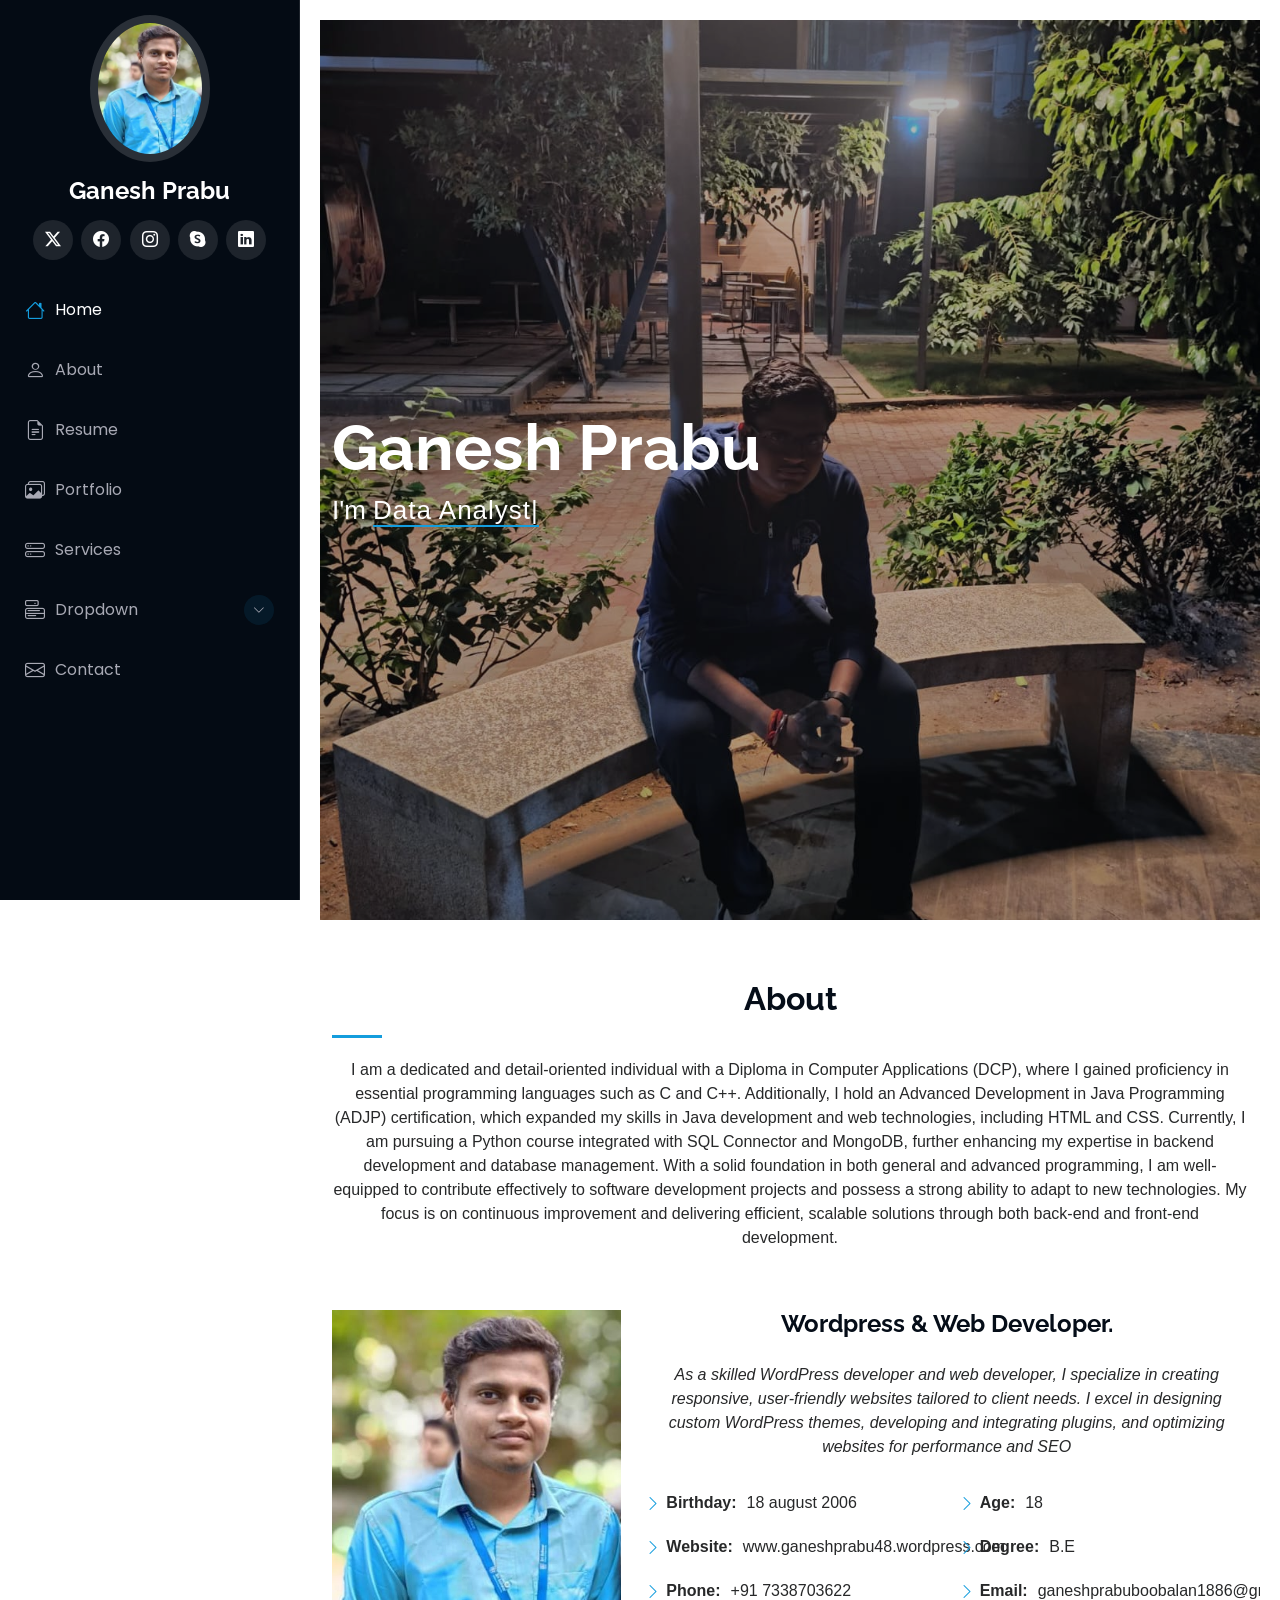
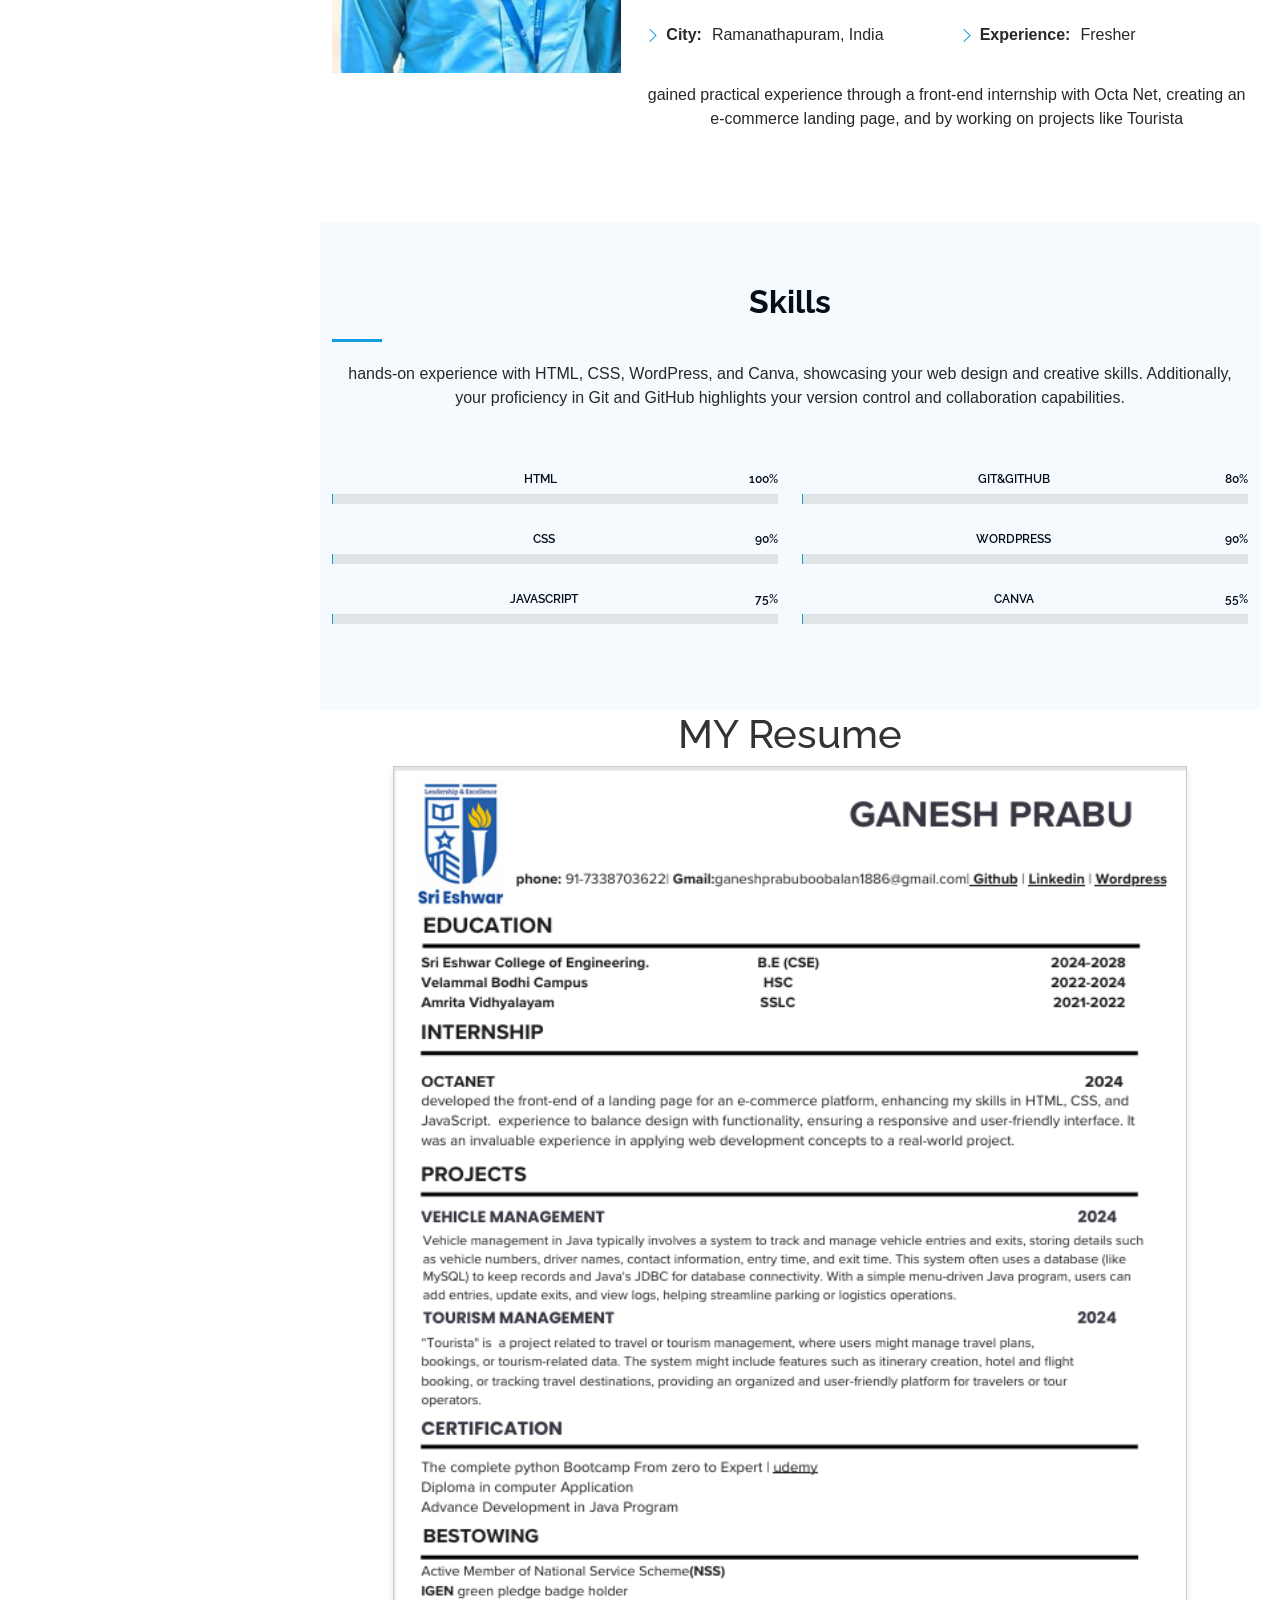
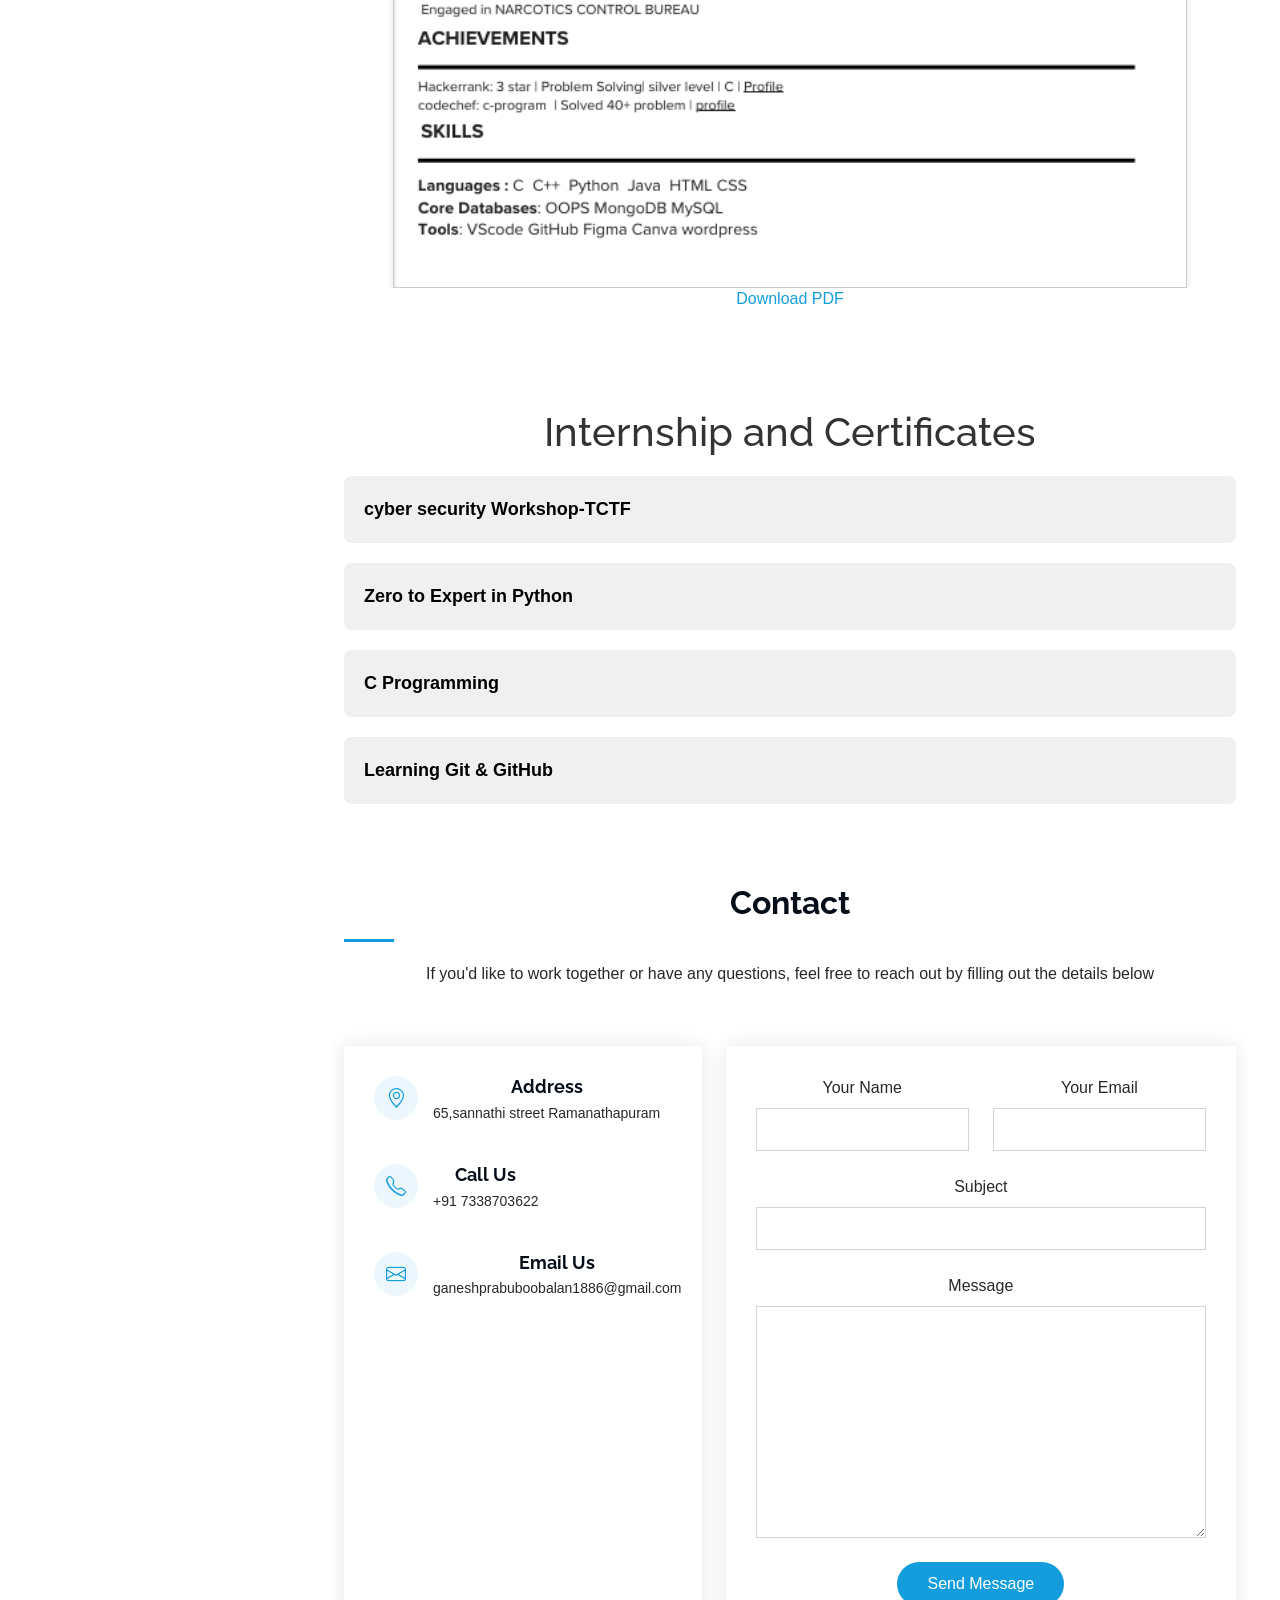
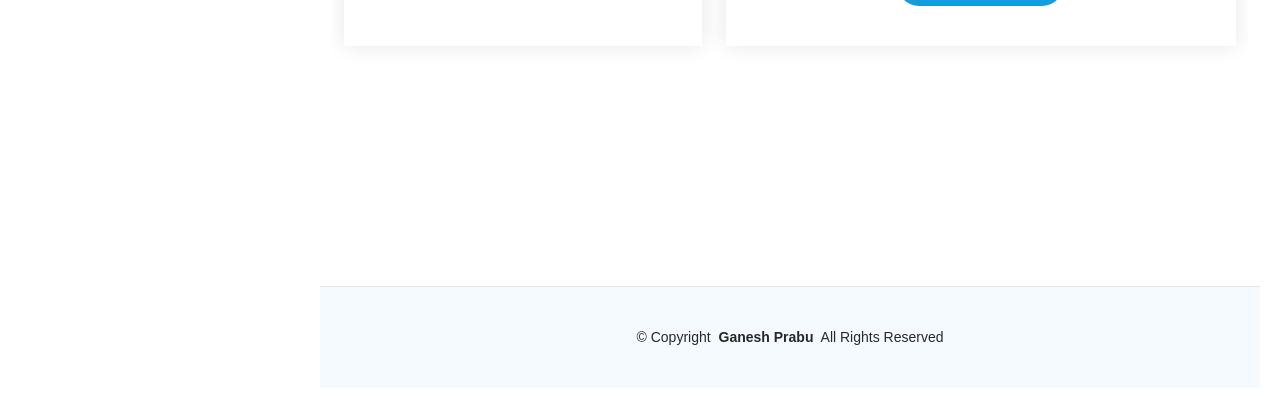
==== index.html @ 9b9b1d9c "Add files via upload" ====
<!DOCTYPE html>
<html lang="en">

<head>
  <meta charset="utf-8">
  <meta content="width=device-width, initial-scale=1.0" name="viewport">
  <title>prabu-portfolio</title>
  <meta content="" name="description">
  <meta content="" name="keywords">

  <!-- Favicons -->
  <link href="assets/img/favicon.png" rel="icon">
  <link href="assets/img/apple-touch-icon.png" rel="apple-touch-icon">

  <!-- Fonts -->
  <link href="https://fonts.googleapis.com" rel="preconnect">
  <link href="https://fonts.gstatic.com" rel="preconnect" crossorigin>
  <link href="https://fonts.googleapis.com/css2?family=Roboto:ital,wght@0,100;0,300;0,400;0,500;0,700;0,900;1,100;1,300;1,400;1,500;1,700;1,900&family=Poppins:ital,wght@0,100;0,200;0,300;0,400;0,500;0,600;0,700;0,800;0,900;1,100;1,200;1,300;1,400;1,500;1,600;1,700;1,800;1,900&family=Raleway:ital,wght@0,100;0,200;0,300;0,400;0,500;0,600;0,700;0,800;0,900;1,100;1,200;1,300;1,400;1,500;1,600;1,700;1,800;1,900&display=swap" rel="stylesheet">

  <!-- Vendor CSS Files -->
  <link href="assets/vendor/bootstrap/css/bootstrap.min.css" rel="stylesheet">
  <link href="assets/vendor/bootstrap-icons/bootstrap-icons.css" rel="stylesheet">
  <link href="assets/vendor/aos/aos.css" rel="stylesheet">
  <link href="assets/vendor/glightbox/css/glightbox.min.css" rel="stylesheet">
  <link href="assets/vendor/swiper/swiper-bundle.min.css" rel="stylesheet">

  <!-- Main CSS File -->
  <link href="assets/css/main.css" rel="stylesheet">
<body class="index-page">

  <header id="header" class="header dark-background d-flex flex-column">
    <i class="header-toggle d-xl-none bi bi-list"></i>

    <div class="profile-img">
      <img src="assets/img/my-profile-img.jpg" alt="" class="img-fluid rounded-circle">
    </div>

    <a href="index.html" class="logo d-flex align-items-center justify-content-center">
      <!-- Uncomment the line below if you also wish to use an image logo -->
      <!-- <img src="assets/img/logo.png" alt=""> -->
      <h1 class="sitename">Ganesh Prabu</h1>
    </a>

    <div class="social-links text-center">
      <a href="#" class="twitter"><i class="bi bi-twitter-x"></i></a>
      <a href="#" class="facebook"><i class="bi bi-facebook"></i></a>
      <a href="#" class="instagram"><i class="bi bi-instagram"></i></a>
      <a href="#" class="google-plus"><i class="bi bi-skype"></i></a>
      <a href="#" class="linkedin"><i class="bi bi-linkedin"></i></a>
    </div>

    <nav id="navmenu" class="navmenu">
      <ul>
        <li><a href="#hero" class="active"><i class="bi bi-house navicon"></i>Home</a></li>
        <li><a href="#about"><i class="bi bi-person navicon"></i> About</a></li>
        <li><a href="#resume"><i class="bi bi-file-earmark-text navicon"></i> Resume</a></li>
        <li><a href="#portfolio"><i class="bi bi-images navicon"></i> Portfolio</a></li>
        <li><a href="#services"><i class="bi bi-hdd-stack navicon"></i> Services</a></li>
        <li class="dropdown"><a href="#"><i class="bi bi-menu-button navicon"></i> <span>Dropdown</span> <i class="bi bi-chevron-down toggle-dropdown"></i></a>
          <ul>
            <li><a href="#">Dropdown 1</a></li>
            <li class="dropdown"><a href="#"><span>Deep Dropdown</span> <i class="bi bi-chevron-down toggle-dropdown"></i></a>
              <ul>
                <li><a href="#">Deep Dropdown 1</a></li>
                <li><a href="#">Deep Dropdown 2</a></li>
                <li><a href="#">Deep Dropdown 3</a></li>
                <li><a href="#">Deep Dropdown 4</a></li>
                <li><a href="#">Deep Dropdown 5</a></li>
              </ul>
            </li>
            <li><a href="#">Dropdown 2</a></li>
            <li><a href="#">Dropdown 3</a></li>
            <li><a href="#">Dropdown 4</a></li>
          </ul>
        </li>
        <li><a href="#contact"><i class="bi bi-envelope navicon"></i> Contact</a></li>
      </ul>
    </nav>

  </header>

  <main class="main">

    <!-- Hero Section -->
    <section id="hero" class="hero section dark-background">

      <img src="assets/img/hero-bg.jpg" alt="" data-aos="fade-in" class="">

      <div class="container" data-aos="fade-up" data-aos-delay="100" style="text-align: left;" >
        <h2>Ganesh Prabu</h2>
        <p>I'm <span class="typed" data-typed-items="Data Analyst, Developer,"></span><span class="typed-cursor typed-cursor--blink" aria-hidden="true"></span><span class="typed-cursor typed-cursor--blink" aria-hidden="true"></span></p>
      </div>

    </section><!-- /Hero Section -->

    <!-- About Section -->
    <section id="about" class="about section">

      <!-- Section Title -->
      <div class="container section-title" data-aos="fade-up">
        <h2>About</h2>
        <p>I am a dedicated and detail-oriented individual with a Diploma in Computer Applications (DCP), where I gained proficiency in essential programming languages such as C and C++. Additionally, I hold an Advanced Development in Java Programming (ADJP) certification, which expanded my skills in Java development and web technologies, including HTML and CSS.
        Currently, I am pursuing a Python course integrated with SQL Connector and MongoDB, further enhancing my expertise in backend development and database management. With a solid foundation in both general and advanced programming, I am well-equipped to contribute effectively to software development projects and possess a strong ability to adapt to new technologies. My focus is on continuous improvement and delivering efficient, scalable solutions through both back-end and front-end development.</p>
      </div><!-- End Section Title -->

      <div class="container" data-aos="fade-up" data-aos-delay="100">

        <div class="row gy-4 justify-content-center">
          <div class="col-lg-4">
            <img src="assets/img/my-profile-img.jpg" class="img-fluid" alt="">
          </div>
          <div class="col-lg-8 content">
            <h2>Wordpress &amp; Web Developer.</h2>
            <p class="fst-italic py-3">
              As a skilled WordPress developer and web developer, I specialize in creating responsive, user-friendly websites tailored to client needs. I excel in designing custom WordPress themes, developing and integrating plugins, and optimizing websites for performance and SEO
            </p>
            <div class="row">
              <div class="col-lg-6">
                <ul>
                  <li><i class="bi bi-chevron-right"></i> <strong>Birthday:</strong> <span>18 august 2006</span></li>
                  <li><i class="bi bi-chevron-right"></i> <strong>Website:</strong> <span>www.ganeshprabu48.wordpress.com</span></li>
                  <li><i class="bi bi-chevron-right"></i> <strong>Phone:</strong> <span>+91 7338703622</span></li>
                  <li><i class="bi bi-chevron-right"></i> <strong>City:</strong> <span>Ramanathapuram, India</span></li>
                </ul>
              </div>
              <div class="col-lg-6">
                <ul>
                  <li><i class="bi bi-chevron-right"></i> <strong>Age:</strong> <span>18</span></li>
                  <li><i class="bi bi-chevron-right"></i> <strong>Degree:</strong> <span>B.E</span></li>
                  <li><i class="bi bi-chevron-right"></i> <strong>Email:</strong> <span>ganeshprabuboobalan1886@gmail.com</span></li>
                  <li><i class="bi bi-chevron-right"></i> <strong>Experience:</strong> <span>Fresher</span></li>
                </ul>
              </div>
            </div>
            <p class="py-3">
              gained practical experience through a front-end internship with Octa Net, creating an e-commerce landing page, and by working on projects like Tourista
            </p>
          </div>
        </div>

      </div>

    </section><!-- /About Section -->
  <!-- Skills Section -->
    <section id="skills" class="skills section light-background">

      <!-- Section Title -->
      <div class="container section-title" data-aos="fade-up">
        <h2>Skills</h2>
        <p> hands-on experience with HTML, CSS, WordPress, and Canva, showcasing your web design and creative skills. Additionally, your proficiency in Git and GitHub highlights your version control and collaboration capabilities.</p>
      </div><!-- End Section Title -->

      <div class="container" data-aos="fade-up" data-aos-delay="100">

        <div class="row skills-content skills-animation">

          <div class="col-lg-6">

            <div class="progress">
              <span class="skill"><span>HTML</span> <i class="val">100%</i></span>
              <div class="progress-bar-wrap">
                <div class="progress-bar" role="progressbar" aria-valuenow="100" aria-valuemin="0" aria-valuemax="100"></div>
              </div>
            </div><!-- End Skills Item -->

            <div class="progress">
              <span class="skill"><span>CSS</span> <i class="val">90%</i></span>
              <div class="progress-bar-wrap">
                <div class="progress-bar" role="progressbar" aria-valuenow="90" aria-valuemin="0" aria-valuemax="100"></div>
              </div>
            </div><!-- End Skills Item -->

            <div class="progress">
              <span class="skill"><span>JavaScript</span> <i class="val">75%</i></span>
              <div class="progress-bar-wrap">
                <div class="progress-bar" role="progressbar" aria-valuenow="75" aria-valuemin="0" aria-valuemax="100"></div>
              </div>
            </div><!-- End Skills Item -->

          </div>

          <div class="col-lg-6">

            <div class="progress">
              <span class="skill"><span>Git&Github</span> <i class="val">80%</i></span>
              <div class="progress-bar-wrap">
                <div class="progress-bar" role="progressbar" aria-valuenow="80" aria-valuemin="0" aria-valuemax="100"></div>
              </div>
            </div><!-- End Skills Item -->

            <div class="progress">
              <span class="skill"><span>WordPress</span> <i class="val">90%</i></span>
              <div class="progress-bar-wrap">
                <div class="progress-bar" role="progressbar" aria-valuenow="90" aria-valuemin="0" aria-valuemax="100"></div>
              </div>
            </div><!-- End Skills Item -->

            <div class="progress">
              <span class="skill"><span>canva</span> <i class="val">55%</i></span>
              <div class="progress-bar-wrap">
                <div class="progress-bar" role="progressbar" aria-valuenow="55" aria-valuemin="0" aria-valuemax="100"></div>
              </div>
            </div><!-- End Skills Item -->

          </div>

        </div>

      </div>

    </section><!-- /Skills Section -->

    <!-- Resume Section -->
    <body>
      <style>
        body {
            font-family: Arial, sans-serif;
            text-align: center;
            margin: 0;
            padding: 20px;
        }
        .a4-image-container {
            width: 210mm; /* Set width to match A4 size */
            height: 297mm; /* Set height to match A4 size */
            max-width: 100%; /* Ensure responsive design */
            margin: 0 auto;
            border: 1px solid #ccc;
            box-shadow: 0 4px 8px rgba(0, 0, 0, 0.1);
        }
        .a4-image-container img {
            width: 100%;
            height: 100%;
            object-fit: cover; /* Adjust image to fit without stretching */
        }
    </style>
</head>
<body>
    <h1>MY Resume </h1>
    <div class="a4-image-container">
        <img src="assets/img/praburesume.png" alt="A4 Sized Image">
        <a href="assets/img/PRABU RESUME CLG (2).pdf" download>Download PDF</a>
    </div>

  </body>
  

    </section><!-- /Resume Section -->


    <!-- Services Section -->
    <section id="services" class="services section">

      <!-- Section Title -->
      <!-- Services Section -->
 <section id="services" class="services section">

  <!-- Section Title -->
  <div class="container section-title" data-aos="fade-up">
<title>Internship and Certificates</title>

<style>

    h1 {
        text-align: center;
        color: #333;
    }
    .certificate-list {
        list-style-type: none;
        padding: 0;
    }
    .certificate-item {
        display: flex;
        align-items: center;
        margin: 20px 0;
        padding: 20px;
        background: #f0f0f0;
        border-radius: 8px;
        transition: background 0.3s, transform 0.3s;
    }
    .certificate-item:hover {
        background: #d1e7dd;
        transform: scale(1.02);
        cursor: pointer;
    }
    .certificate-item img {
        width: 40px;
        height: 40px;
        margin-right: 15px;
        border-radius: 5px;
    }
    .certificate-item a {
        text-decoration: none;
        color: black;
        font-size: 18px;
        font-weight: bold;
    }
    .certificate-item a:hover {
        text-decoration: underline;
    }
</style>
</head>

<div class="container">
    <h1>Internship and Certificates</h1>
    <ul class="certificate-list">
        <li class="certificate-item">
            <a href="assets/img/tctf.jpeg" target="_blank">
                cyber security Workshop-TCTF
            </a>
        </li>
        <li class="certificate-item">
            <a href="assets/img/python.pdf" target="_blank">
                Zero to Expert in Python
            </a>
        </li>
        <li class="certificate-item">
            <a href="assets/img/INFOSYS CERTIFICATE.pdf" target="_blank">
                C Programming
            </a>
        </li>
        <li class="certificate-item">
            <a href="assets/img/CertificateOfCompletion_Learning Git and GitHub.pdf" target="_blank">
              Learning Git & GitHub
            </a>
    </ul>
</div>
 <!-- Contact Section -->
    <section id="contact" class="contact section">

      <!-- Section Title -->
      <div class="container section-title" data-aos="fade-up">
        <h2>Contact</h2>
        <p>If you'd like to work together or have any questions, feel free to reach out by filling out the details below</p>
      </div><!-- End Section Title -->

      <div class="container" data-aos="fade-up" data-aos-delay="100">

        <div class="row gy-4">

          <div class="col-lg-5">

            <div class="info-wrap">
              <div class="info-item d-flex" data-aos="fade-up" data-aos-delay="200">
                <i class="bi bi-geo-alt flex-shrink-0"></i>
                <div>
                  <h3>Address</h3>
                  <p>65,sannathi street 
                    Ramanathapuram</p>
                </div>
              </div><!-- End Info Item -->

              <div class="info-item d-flex" data-aos="fade-up" data-aos-delay="300">
                <i class="bi bi-telephone flex-shrink-0"></i>
                <div>
                  <h3>Call Us</h3>
                  <p>+91 7338703622</p>
                </div>
              </div><!-- End Info Item -->

              <div class="info-item d-flex" data-aos="fade-up" data-aos-delay="400">
                <i class="bi bi-envelope flex-shrink-0"></i>
                <div>
                  <h3>Email Us</h3>
                  <p>ganeshprabuboobalan1886@gmail.com</p>
                </div>
              </div><!-- End Info Item -->

              <iframe src="https://www.google.com/maps/@9.3697238,78.8250667,19.67z?entry=ttu&g_ep=EgoyMDI0MTEyNC4xIKXMDSoJLDEwMjExMjM0SAFQAw%3D%3D" frameborder="0" style="border:0; width: 100%; height: 270px;" allowfullscreen="" loading="lazy" referrerpolicy="no-referrer-when-downgrade"></iframe>
            </div>
          </div>

          <div class="col-lg-7">
            <form action="forms/contact.php" method="post" class="php-email-form" data-aos="fade-up" data-aos-delay="200">
              <div class="row gy-4">

                <div class="col-md-6">
                  <label for="name-field" class="pb-2">Your Name</label>
                  <input type="text" name="name" id="name-field" class="form-control" required="">
                </div>

                <div class="col-md-6">
                  <label for="email-field" class="pb-2">Your Email</label>
                  <input type="email" class="form-control" name="email" id="email-field" required="">
                </div>

                <div class="col-md-12">
                  <label for="subject-field" class="pb-2">Subject</label>
                  <input type="text" class="form-control" name="subject" id="subject-field" required="">
                </div>

                <div class="col-md-12">
                  <label for="message-field" class="pb-2">Message</label>
                  <textarea class="form-control" name="message" rows="10" id="message-field" required=""></textarea>
                </div>

                <div class="col-md-12 text-center">
                  <div class="loading">Loading</div>
                  <div class="error-message"></div>
                  <div class="sent-message">Your message has been sent. Thank you!</div>

                  <button type="submit">Send Message</button>
                </div>

              </div>
            </form>
          </div><!-- End Contact Form -->

        </div>

      </div>

    </section><!-- /Contact Section -->

  </main>

  <footer id="footer" class="footer position-relative light-background">

    <div class="container">
      <div class="copyright text-center ">
        <p>© <span>Copyright</span> <strong class="px-1 sitename">Ganesh Prabu</strong> <span>All Rights Reserved</span></p>
      </div>
       </footer>

  <!-- Scroll Top -->
  <a href="#" id="scroll-top" class="scroll-top d-flex align-items-center justify-content-center"><i class="bi bi-arrow-up-short"></i></a>

  <!-- Preloader -->
  <div id="preloader"></div>

  <!-- Vendor JS Files -->
  <script src="assets/vendor/bootstrap/js/bootstrap.bundle.min.js"></script>
  <script src="assets/vendor/php-email-form/validate.js"></script>
  <script src="assets/vendor/aos/aos.js"></script>
  <script src="assets/vendor/typed.js/typed.umd.js"></script>
  <script src="assets/vendor/purecounter/purecounter_vanilla.js"></script>
  <script src="assets/vendor/waypoints/noframework.waypoints.js"></script>
  <script src="assets/vendor/glightbox/js/glightbox.min.js"></script>
  <script src="assets/vendor/imagesloaded/imagesloaded.pkgd.min.js"></script>
  <script src="assets/vendor/isotope-layout/isotope.pkgd.min.js"></script>
  <script src="assets/vendor/swiper/swiper-bundle.min.js"></script>

  <!-- Main JS File -->
  <script src="assets/js/main.js"></script>

</body>

</html>
---- assets/css/main.css ----
:root {
  --default-font: "Roboto",  system-ui, -apple-system, "Segoe UI", Roboto, "Helvetica Neue", Arial, "Noto Sans", "Liberation Sans", sans-serif, "Apple Color Emoji", "Segoe UI Emoji", "Segoe UI Symbol", "Noto Color Emoji";
  --heading-font: "Raleway",  sans-serif;
  --nav-font: "Poppins",  sans-serif;
}
:root { 
  --background-color: #ffffff; 
  --default-color: #272829; 
  --heading-color: #050d18; 
  --accent-color: #149ddd; 
  --surface-color: #ffffff;
  --contrast-color: #ffffff;
}

/* Nav Menu Colors - The following color variables are used specifically for the navigation menu. They are separate from the global colors to allow for more customization options */
:root {
  --nav-color: #a8a9b4;  /* The default color of the main navmenu links */
  --nav-hover-color: #ffffff; /* Applied to main navmenu links when they are hovered over or active */
  --nav-mobile-background-color: #040b14; /* Used as the background color for mobile navigation menu */
  --nav-dropdown-background-color: #040b14; /* Used as the background color for dropdown items that appear when hovering over primary navigation items */
  --nav-dropdown-color: #a8a9b4; /* Used for navigation links of the dropdown items in the navigation menu. */
  --nav-dropdown-hover-color: #ffffff; /* Similar to --nav-hover-color, this color is applied to dropdown navigation links when they are hovered over. */
}

/* Color Presets - These classes override global colors when applied to any section or element, providing reuse of the sam color scheme. */

.light-background {
  --background-color: #f4fafd;
  --surface-color: #ffffff;
}

.dark-background {
  --background-color: #040b14;
  --default-color: #ffffff;
  --heading-color: #ffffff;
  --surface-color: #151f2b;
  --contrast-color: #ffffff;
}

/* Smooth scroll */
:root {
  scroll-behavior: smooth;
}

/*--------------------------------------------------------------
# General Styling & Shared Classes
--------------------------------------------------------------*/
body {
  color: var(--default-color);
  background-color: var(--background-color);
  font-family: var(--default-font);
}

a {
  color: var(--accent-color);
  text-decoration: none;
  transition: 0.3s;
}

a:hover {
  color: color-mix(in srgb, var(--accent-color), transparent 25%);
  text-decoration: none;
}

h1,
h2,
h3,
h4,
h5,
h6 {
  color: var(--heading-color);
  font-family: var(--heading-font);
}

/* PHP Email Form Messages
------------------------------*/
.php-email-form .error-message {
  display: none;
  background: #df1529;
  color: #ffffff;
  text-align: left;
  padding: 15px;
  margin-bottom: 24px;
  font-weight: 600;
}

.php-email-form .sent-message {
  display: none;
  color: #ffffff;
  background: #059652;
  text-align: center;
  padding: 15px;
  margin-bottom: 24px;
  font-weight: 600;
}

.php-email-form .loading {
  display: none;
  background: var(--surface-color);
  text-align: center;
  padding: 15px;
  margin-bottom: 24px;
}

.php-email-form .loading:before {
  content: "";
  display: inline-block;
  border-radius: 50%;
  width: 24px;
  height: 24px;
  margin: 0 10px -6px 0;
  border: 3px solid var(--accent-color);
  border-top-color: var(--surface-color);
  animation: php-email-form-loading 1s linear infinite;
}

@keyframes php-email-form-loading {
  0% {
    transform: rotate(0deg);
  }

  100% {
    transform: rotate(360deg);
  }
}

/*--------------------------------------------------------------
# Global Header
--------------------------------------------------------------*/
.header {
  color: var(--default-color);
  background-color: var(--background-color);
  position: fixed;
  top: 0;
  left: 0;
  bottom: 0;
  padding: 0 15px;
  width: 300px;
  transition: all ease-in-out 0.3s;
  overflow-y: auto;
  z-index: 997;
  border-right: 1px solid color-mix(in srgb, var(--default-color), transparent 90%);
}

.header .profile-img img {
  margin: 15px auto;
  display: block;
  width: 120px;
  border: 8px solid color-mix(in srgb, var(--default-color), transparent 85%);
}

.header .logo {
  line-height: 1;
  margin-bottom: 15px;
}

.header .logo img {
  max-height: 32px;
  margin-right: 8px;
}

.header .logo h1 {
  font-size: 24px;
  margin: 0;
  font-weight: 700;
  color: var(--heading-color);
}

.header .social-links {
  margin: 0 0 20px 0;
}

.header .social-links a {
  font-size: 16px;
  display: inline-flex;
  align-items: center;
  justify-content: center;
  background: color-mix(in srgb, var(--default-color), transparent 90%);
  color: var(--default-color);
  margin: 0 2px;
  border-radius: 50%;
  text-align: center;
  width: 40px;
  height: 40px;
  transition: 0.3s;
}

.header .social-links a:hover {
  color: var(--contrast-color);
  background: var(--accent-color);
}

@media (min-width: 1200px) {

  .header~main,
  .header~#footer {
    margin-left: 300px;
  }
}

@media (max-width: 1199px) {
  .header {
    left: -100%;
  }
}

.header.header-show {
  left: 0;
}

.header .header-toggle {
  color: var(--contrast-color);
  background-color: var(--accent-color);
  font-size: 22px;
  display: flex;
  align-items: center;
  justify-content: center;
  width: 40px;
  height: 40px;
  border-radius: 50%;
  cursor: pointer;
  position: fixed;
  top: 15px;
  right: 15px;
  z-index: 9999;
  transition: background-color 0.3s;
}

.header .header-toggle:hover {
  color: var(--contrast-color);
  background-color: color-mix(in srgb, var(--accent-color) 90%, white 15%);
}

/*--------------------------------------------------------------
# Navigation Menu
--------------------------------------------------------------*/
.mobile-nav-toggle {
  display: none;
}

.navmenu {
  padding: 0;
  z-index: 9997;
}

.navmenu ul {
  list-style: none;
  padding: 0 0 20px 0;
  margin: 0;
}

.navmenu a,
.navmenu a:focus {
  color: var(--nav-color);
  padding: 15px 10px;
  font-family: var(--nav-font);
  font-size: 16px;
  font-weight: 400;
  display: flex;
  align-items: center;
  white-space: nowrap;
  transition: 0.3s;
  width: 100%;
}

.navmenu a .navicon,
.navmenu a:focus .navicon {
  font-size: 20px;
  margin-right: 10px;
}

.navmenu a .toggle-dropdown,
.navmenu a:focus .toggle-dropdown {
  font-size: 12px;
  line-height: 0;
  margin-left: auto;
  width: 30px;
  height: 30px;
  display: flex;
  align-items: center;
  justify-content: center;
  border-radius: 50%;
  transition: 0.3s;
  flex-shrink: 0;
  background-color: color-mix(in srgb, var(--accent-color), transparent 90%);
}

.navmenu a .toggle-dropdown:hover,
.navmenu a:focus .toggle-dropdown:hover {
  background-color: var(--accent-color);
  color: var(--contrast-color);
}

.navmenu a:hover,
.navmenu .active,
.navmenu .active:focus {
  color: var(--nav-hover-color);
}

.navmenu a:hover .navicon,
.navmenu .active .navicon,
.navmenu .active:focus .navicon {
  color: var(--accent-color);
}

.navmenu .active .toggle-dropdown,
.navmenu .active:focus .toggle-dropdown {
  background-color: var(--accent-color);
  color: var(--contrast-color);
  transform: rotate(180deg);
}

.navmenu .dropdown {
  display: block;
}

.navmenu .dropdown a,
.navmenu .dropdown a:focus {
  color: --nav-dropdown-color;
}

.navmenu .dropdown a:hover,
.navmenu .dropdown .active,
.navmenu .dropdown .active:focus {
  color: var(--nav-dropdown-hover-color);
}

.navmenu .dropdown ul {
  position: static;
  display: none;
  z-index: 99;
  padding: 5px 10px;
  margin: 5px 10px;
  background-color: var(--nav-dropdown-background-color);
  border: 1px solid color-mix(in srgb, var(--default-color), transparent 90%);
  box-shadow: none;
  transition: all 0.5s ease-in-out;
}

.navmenu .dropdown ul ul {
  background-color: rgba(33, 37, 41, 0.1);
}

.navmenu .dropdown>.dropdown-active {
  display: block;
  background-color: rgba(33, 37, 41, 0.03);
}

/*--------------------------------------------------------------
# Global Footer
--------------------------------------------------------------*/
.footer {
  color: var(--default-color);
  background-color: var(--background-color);
  font-size: 14px;
  padding: 40px 0;
  position: relative;
  border-top: 1px solid color-mix(in srgb, var(--default-color), transparent 90%);
}

.footer .copyright p {
  margin-bottom: 0;
}

.footer .credits {
  margin-top: 4px;
  font-size: 13px;
  text-align: center;
}

/*--------------------------------------------------------------
# Preloader
--------------------------------------------------------------*/
#preloader {
  position: fixed;
  inset: 0;
  z-index: 999999;
  overflow: hidden;
  background: var(--background-color);
  transition: all 0.6s ease-out;
}

#preloader:before {
  content: "";
  position: fixed;
  top: calc(50% - 30px);
  left: calc(50% - 30px);
  border: 6px solid #ffffff;
  border-color: var(--accent-color) transparent var(--accent-color) transparent;
  border-radius: 50%;
  width: 60px;
  height: 60px;
  animation: animate-preloader 1.5s linear infinite;
}

@keyframes animate-preloader {
  0% {
    transform: rotate(0deg);
  }

  100% {
    transform: rotate(360deg);
  }
}

/*--------------------------------------------------------------
# Scroll Top Button
--------------------------------------------------------------*/
.scroll-top {
  position: fixed;
  visibility: hidden;
  opacity: 0;
  right: 15px;
  bottom: -15px;
  z-index: 99999;
  background-color: var(--accent-color);
  width: 44px;
  height: 44px;
  border-radius: 50px;
  transition: all 0.4s;
}

.scroll-top i {
  font-size: 24px;
  color: var(--contrast-color);
  line-height: 0;
}

.scroll-top:hover {
  background-color: color-mix(in srgb, var(--accent-color), transparent 20%);
  color: var(--contrast-color);
}

.scroll-top.active {
  visibility: visible;
  opacity: 1;
  bottom: 15px;
}

/*--------------------------------------------------------------
# Disable aos animation delay on mobile devices
--------------------------------------------------------------*/
@media screen and (max-width: 768px) {
  [data-aos-delay] {
    transition-delay: 0 !important;
  }
}

/*--------------------------------------------------------------
# Global Page Titles & Breadcrumbs
--------------------------------------------------------------*/
.page-title {
  color: var(--default-color);
  background-color: var(--background-color);
  padding: 25px 0;
  position: relative;
}

.page-title h1 {
  font-size: 24px;
  font-weight: 700;
}

.page-title .breadcrumbs ol {
  display: flex;
  flex-wrap: wrap;
  list-style: none;
  padding: 0;
  margin: 0;
  font-size: 14px;
  font-weight: 400;
}

.page-title .breadcrumbs ol li+li {
  padding-left: 10px;
}

.page-title .breadcrumbs ol li+li::before {
  content: "/";
  display: inline-block;
  padding-right: 10px;
  color: color-mix(in srgb, var(--default-color), transparent 70%);
}

/*--------------------------------------------------------------
# Global Sections
--------------------------------------------------------------*/
section,
.section {
  color: var(--default-color);
  background-color: var(--background-color);
  padding: 60px 0;
  overflow: clip;
}

/*--------------------------------------------------------------
# Global Section Titles
--------------------------------------------------------------*/
.section-title {
  padding-bottom: 60px;
  position: relative;
}

.section-title h2 {
  font-size: 32px;
  font-weight: 700;
  margin-bottom: 20px;
  padding-bottom: 20px;
  position: relative;
}

.section-title h2:after {
  content: "";
  position: absolute;
  display: block;
  width: 50px;
  height: 3px;
  background: var(--accent-color);
  left: 0;
  bottom: 0;
}

.section-title p {
  margin-bottom: 0;
}

/*--------------------------------------------------------------
# Hero Section
--------------------------------------------------------------*/
.hero {
  width: 100%;
  min-height: 100vh;
  position: relative;
  padding: 80px 0;
  display: flex;
  align-items: center;
  justify-content: center;
}

.hero img {
  position: absolute;
  inset: 0;
  display: block;
  width: 100%;
  height: 100%;
  object-fit: cover;
  z-index: 1;
}

.hero:before {
  content: "";
  background: color-mix(in srgb, var(--background-color), transparent 70%);
  position: absolute;
  inset: 0;
  z-index: 2;
}

.hero .container {
  position: relative;
  z-index: 3;
}

.hero h2 {
  margin: 0;
  font-size: 64px;
  font-weight: 700;
}

.hero p {
  margin: 5px 0 0 0;
  font-size: 26px;
}

.hero p span {
  letter-spacing: 1px;
  border-bottom: 2px solid var(--accent-color);
}

.hero .social-links {
  margin-top: 25px;
}

.hero .social-links a {
  font-size: 24px;
  display: inline-block;
  color: color-mix(in srgb, var(--default-color), transparent 50%);
  line-height: 1;
  margin-right: 20px;
  transition: 0.3s;
}

.hero .social-links a:hover {
  color: var(--accent-color);
}

@media (max-width: 768px) {
  .hero h2 {
    font-size: 32px;
  }

  .hero p {
    font-size: 20px;
  }
}

/*--------------------------------------------------------------
# About Section
--------------------------------------------------------------*/
.about .content h2 {
  font-weight: 700;
  font-size: 24px;
}

.about .content ul {
  list-style: none;
  padding: 0;
}

.about .content ul li {
  margin-bottom: 20px;
  display: flex;
  align-items: center;
}

.about .content ul strong {
  margin-right: 10px;
}

.about .content ul i {
  font-size: 16px;
  margin-right: 5px;
  color: var(--accent-color);
  line-height: 0;
}

/*--------------------------------------------------------------
# Stats Section
--------------------------------------------------------------*/
.stats .stats-item {
  padding: 30px;
  width: 100%;
}

.stats .stats-item i {
  color: var(--accent-color);
  display: block;
  font-size: 44px;
  float: left;
  line-height: 0;
}

.stats .stats-item .purecounter {
  color: var(--heading-color);
  font-size: 48px;
  line-height: 40px;
  display: block;
  font-weight: 700;
  margin-left: 60px;
}

.stats .stats-item p {
  color: color-mix(in srgb, var(--default-color), transparent 40%);
  padding: 15px 0 0 0;
  margin: 0 0 0 60px;
  font-family: var(--heading-font);
  font-size: 14px;
}

/*--------------------------------------------------------------
# Skills Section
--------------------------------------------------------------*/
.skills .progress {
  height: 60px;
  display: block;
  background: none;
  border-radius: 0;
}

.skills .progress .skill {
  color: var(--heading-color);
  padding: 0;
  margin: 0 0 6px 0;
  text-transform: uppercase;
  display: block;
  font-weight: 600;
  font-family: var(--heading-font);
}

.skills .progress .skill .val {
  float: right;
  font-style: normal;
}

.skills .progress-bar-wrap {
  background: color-mix(in srgb, var(--default-color), transparent 90%);
  height: 10px;
}

.skills .progress-bar {
  width: 1px;
  height: 10px;
  transition: 0.9s;
  background-color: var(--accent-color);
}

/*--------------------------------------------------------------
# Resume Section
--------------------------------------------------------------*/
.resume .resume-title {
  color: var(--heading-color);
  font-size: 26px;
  font-weight: 700;
  margin-top: 20px;
  margin-bottom: 20px;
}

.resume .resume-item {
  padding: 0 0 20px 20px;
  margin-top: -2px;
  border-left: 2px solid var(--accent-color);
  position: relative;
}

.resume .resume-item h4 {
  line-height: 18px;
  font-size: 18px;
  font-weight: 600;
  text-transform: uppercase;
  color: color-mix(in srgb, var(--default-color), transparent 20%);
  margin-bottom: 10px;
}

.resume .resume-item h5 {
  font-size: 16px;
  padding: 5px 15px;
  display: inline-block;
  font-weight: 600;
  margin-bottom: 10px;
}

.resume .resume-item ul {
  padding-left: 20px;
}

.resume .resume-item ul li {
  padding-bottom: 10px;
}

.resume .resume-item:last-child {
  padding-bottom: 0;
}

.resume .resume-item::before {
  content: "";
  position: absolute;
  width: 16px;
  height: 16px;
  border-radius: 50px;
  left: -9px;
  top: 0;
  background: var(--background-color);
  border: 2px solid var(--accent-color);
}

/*--------------------------------------------------------------
# Portfolio Section
--------------------------------------------------------------*/
.portfolio .portfolio-filters {
  padding: 0;
  margin: 0 auto 20px auto;
  list-style: none;
  text-align: center;
}

.portfolio .portfolio-filters li {
  cursor: pointer;
  display: inline-block;
  padding: 0;
  font-size: 14px;
  font-weight: 400;
  margin: 0 10px;
  line-height: 1;
  text-transform: uppercase;
  margin-bottom: 10px;
  transition: all 0.3s ease-in-out;
}

.portfolio .portfolio-filters li:hover,
.portfolio .portfolio-filters li.filter-active {
  color: var(--accent-color);
}

.portfolio .portfolio-filters li:first-child {
  margin-left: 0;
}

.portfolio .portfolio-filters li:last-child {
  margin-right: 0;
}

@media (max-width: 575px) {
  .portfolio .portfolio-filters li {
    font-size: 14px;
    margin: 0 5px;
  }
}

.portfolio .portfolio-content {
  position: relative;
  overflow: hidden;
}

.portfolio .portfolio-content img {
  transition: 0.3s;
}

.portfolio .portfolio-content .portfolio-info {
  opacity: 0;
  position: absolute;
  inset: 0;
  z-index: 3;
  transition: all ease-in-out 0.3s;
  background: rgba(0, 0, 0, 0.6);
  padding: 15px;
}

.portfolio .portfolio-content .portfolio-info h4 {
  font-size: 14px;
  padding: 5px 10px;
  font-weight: 400;
  color: #ffffff;
  display: inline-block;
  background-color: var(--accent-color);
}

.portfolio .portfolio-content .portfolio-info p {
  position: absolute;
  bottom: 10px;
  text-align: center;
  display: inline-block;
  left: 0;
  right: 0;
  font-size: 16px;
  font-weight: 600;
  color: rgba(255, 255, 255, 0.8);
}

.portfolio .portfolio-content .portfolio-info .preview-link,
.portfolio .portfolio-content .portfolio-info .details-link {
  position: absolute;
  left: calc(50% - 40px);
  font-size: 26px;
  top: calc(50% - 14px);
  color: #fff;
  transition: 0.3s;
  line-height: 1.2;
}

.portfolio .portfolio-content .portfolio-info .preview-link:hover,
.portfolio .portfolio-content .portfolio-info .details-link:hover {
  color: var(--accent-color);
}

.portfolio .portfolio-content .portfolio-info .details-link {
  left: 50%;
  font-size: 34px;
  line-height: 0;
}

.portfolio .portfolio-content:hover .portfolio-info {
  opacity: 1;
}

.portfolio .portfolio-content:hover img {
  transform: scale(1.1);
}

/*--------------------------------------------------------------
# Services Section
--------------------------------------------------------------*/
.services .service-item {
  position: relative;
}

.services .service-item .icon {
  background: var(--accent-color);
  display: flex;
  align-items: center;
  justify-content: center;
  width: 54px;
  height: 54px;
  border-radius: 50%;
  transition: 0.5s;
  border: 1px solid var(--accent-color);
  margin-right: 20px;
}

.services .service-item .icon i {
  color: var(--contrast-color);
  font-size: 24px;
  line-height: 0;
}

.services .service-item:hover .icon {
  background: var(--surface-color);
}

.services .service-item:hover .icon i {
  color: var(--accent-color);
}

.services .service-item .title {
  font-weight: 700;
  margin-bottom: 15px;
  font-size: 18px;
}

.services .service-item .title a {
  color: var(--heading-color);
}

.services .service-item .title a:hover {
  color: var(--accent-color);
}

.services .service-item .description {
  line-height: 24px;
  font-size: 14px;
}

/*--------------------------------------------------------------
# Testimonials Section
--------------------------------------------------------------*/
.testimonials .testimonials-carousel,
.testimonials .testimonials-slider {
  overflow: hidden;
}

.testimonials .testimonial-item {
  box-sizing: content-box;
  text-align: center;
  min-height: 320px;
}

.testimonials .testimonial-item .testimonial-img {
  width: 90px;
  border-radius: 50%;
  margin: 0 auto;
}

.testimonials .testimonial-item h3 {
  font-size: 18px;
  font-weight: bold;
  margin: 10px 0 5px 0;
}

.testimonials .testimonial-item h4 {
  font-size: 14px;
  color: color-mix(in srgb, var(--default-color), transparent 20%);
  margin: 0;
}

.testimonials .testimonial-item .quote-icon-left,
.testimonials .testimonial-item .quote-icon-right {
  color: color-mix(in srgb, var(--accent-color), transparent 40%);
  font-size: 26px;
  line-height: 0;
}

.testimonials .testimonial-item .quote-icon-left {
  display: inline-block;
  left: -5px;
  position: relative;
}

.testimonials .testimonial-item .quote-icon-right {
  display: inline-block;
  right: -5px;
  position: relative;
  top: 10px;
  transform: scale(-1, -1);
}

.testimonials .testimonial-item p {
  font-style: italic;
  margin: 0 15px 15px 15px;
  padding: 20px;
  background-color: var(--surface-color);
  position: relative;
  margin-bottom: 35px;
  border-radius: 6px;
  box-shadow: 0px 2px 15px rgba(0, 0, 0, 0.1);
}

.testimonials .testimonial-item p::after {
  content: "";
  width: 0;
  height: 0;
  border-top: 20px solid var(--surface-color);
  border-right: 20px solid transparent;
  border-left: 20px solid transparent;
  position: absolute;
  bottom: -20px;
  left: calc(50% - 20px);
}

.testimonials .swiper-wrapper {
  height: auto;
}

.testimonials .swiper-pagination {
  margin-top: 40px;
  position: relative;
}

.testimonials .swiper-pagination .swiper-pagination-bullet {
  width: 12px;
  height: 12px;
  background-color: var(--background-color);
  opacity: 1;
  border: 1px solid var(--accent-color);
}

.testimonials .swiper-pagination .swiper-pagination-bullet-active {
  background-color: var(--accent-color);
}

/*--------------------------------------------------------------
# Contact Section
--------------------------------------------------------------*/
.contact .info-wrap {
  background-color: var(--surface-color);
  box-shadow: 0px 0px 20px rgba(0, 0, 0, 0.1);
  padding: 30px;
}

@media (max-width: 575px) {
  .contact .info-wrap {
    padding: 20px;
  }
}

.contact .info-item {
  margin-bottom: 40px;
}

.contact .info-item i {
  font-size: 20px;
  color: var(--accent-color);
  background: color-mix(in srgb, var(--accent-color), transparent 92%);
  width: 44px;
  height: 44px;
  display: flex;
  justify-content: center;
  align-items: center;
  border-radius: 50px;
  transition: all 0.3s ease-in-out;
  margin-right: 15px;
}

.contact .info-item h3 {
  padding: 0;
  font-size: 18px;
  font-weight: 700;
  margin-bottom: 5px;
}

.contact .info-item p {
  padding: 0;
  margin-bottom: 0;
  font-size: 14px;
}

.contact .info-item:hover i {
  background: var(--accent-color);
  color: var(--contrast-color);
}

.contact .php-email-form {
  background-color: var(--surface-color);
  height: 100%;
  padding: 30px;
  box-shadow: 0px 0px 20px rgba(0, 0, 0, 0.1);
}

@media (max-width: 575px) {
  .contact .php-email-form {
    padding: 20px;
  }
}

.contact .php-email-form input[type=text],
.contact .php-email-form input[type=email],
.contact .php-email-form textarea {
  font-size: 14px;
  padding: 10px 15px;
  box-shadow: none;
  border-radius: 0;
  color: var(--default-color);
  background-color: var(--surface-color);
  border-color: color-mix(in srgb, var(--default-color), transparent 80%);
}

.contact .php-email-form input[type=text]:focus,
.contact .php-email-form input[type=email]:focus,
.contact .php-email-form textarea:focus {
  border-color: var(--accent-color);
}

.contact .php-email-form input[type=text]::placeholder,
.contact .php-email-form input[type=email]::placeholder,
.contact .php-email-form textarea::placeholder {
  color: color-mix(in srgb, var(--default-color), transparent 70%);
}

.contact .php-email-form button[type=submit] {
  color: var(--contrast-color);
  background: var(--accent-color);
  border: 0;
  padding: 10px 30px;
  transition: 0.4s;
  border-radius: 50px;
}

.contact .php-email-form button[type=submit]:hover {
  background: color-mix(in srgb, var(--accent-color), transparent 25%);
}

/*--------------------------------------------------------------
# Portfolio Details Section
--------------------------------------------------------------*/
.portfolio-details .portfolio-details-slider img {
  width: 100%;
}

.portfolio-details .portfolio-details-slider .swiper-pagination {
  margin-top: 20px;
  position: relative;
}

.portfolio-details .portfolio-details-slider .swiper-pagination .swiper-pagination-bullet {
  width: 12px;
  height: 12px;
  background-color: color-mix(in srgb, var(--default-color), transparent 85%);
  opacity: 1;
}

.portfolio-details .portfolio-details-slider .swiper-pagination .swiper-pagination-bullet-active {
  background-color: var(--accent-color);
}

.portfolio-details .portfolio-info {
  padding: 30px;
  box-shadow: 0px 0 30px rgba(0, 0, 0, 0.1);
}

.portfolio-details .portfolio-info h3 {
  font-size: 22px;
  font-weight: 700;
  margin-bottom: 20px;
  padding-bottom: 20px;
  border-bottom: 1px solid color-mix(in srgb, var(--default-color), transparent 85%);
}

.portfolio-details .portfolio-info ul {
  list-style: none;
  padding: 0;
  font-size: 15px;
}

.portfolio-details .portfolio-info ul li+li {
  margin-top: 10px;
}

.portfolio-details .portfolio-description {
  padding-top: 30px;
}

.portfolio-details .portfolio-description h2 {
  font-size: 26px;
  font-weight: 700;
  margin-bottom: 20px;
}

.portfolio-details .portfolio-description p {
  padding: 0;
  color: color-mix(in srgb, var(--default-color), transparent 30%);
}

/*--------------------------------------------------------------
# Service Details Section
--------------------------------------------------------------*/
.service-details .services-list {
  padding: 10px 30px;
  border: 1px solid color-mix(in srgb, var(--default-color), transparent 90%);
  margin-bottom: 20px;
}

.service-details .services-list a {
  display: block;
  line-height: 1;
  padding: 8px 0 8px 15px;
  border-left: 3px solid color-mix(in srgb, var(--default-color), transparent 70%);
  margin: 20px 0;
  color: color-mix(in srgb, var(--default-color), transparent 20%);
  transition: 0.3s;
}

.service-details .services-list a.active {
  color: var(--heading-color);
  font-weight: 700;
  border-color: var(--accent-color);
}

.service-details .services-list a:hover {
  border-color: var(--accent-color);
}

.service-details .services-img {
  margin-bottom: 20px;
}

.service-details h3 {
  font-size: 26px;
  font-weight: 700;
}

.service-details h4 {
  font-size: 20px;
  font-weight: 700;
}

.service-details p {
  font-size: 15px;
}

.service-details ul {
  list-style: none;
  padding: 0;
  font-size: 15px;
}

.service-details ul li {
  padding: 5px 0;
  display: flex;
  align-items: center;
}

.service-details ul i {
  font-size: 20px;
  margin-right: 8px;
  color: var(--accent-color);
}

/*--------------------------------------------------------------
# Starter Section Section
--------------------------------------------------------------*/
.starter-section {
  /* Add your styles here */
}
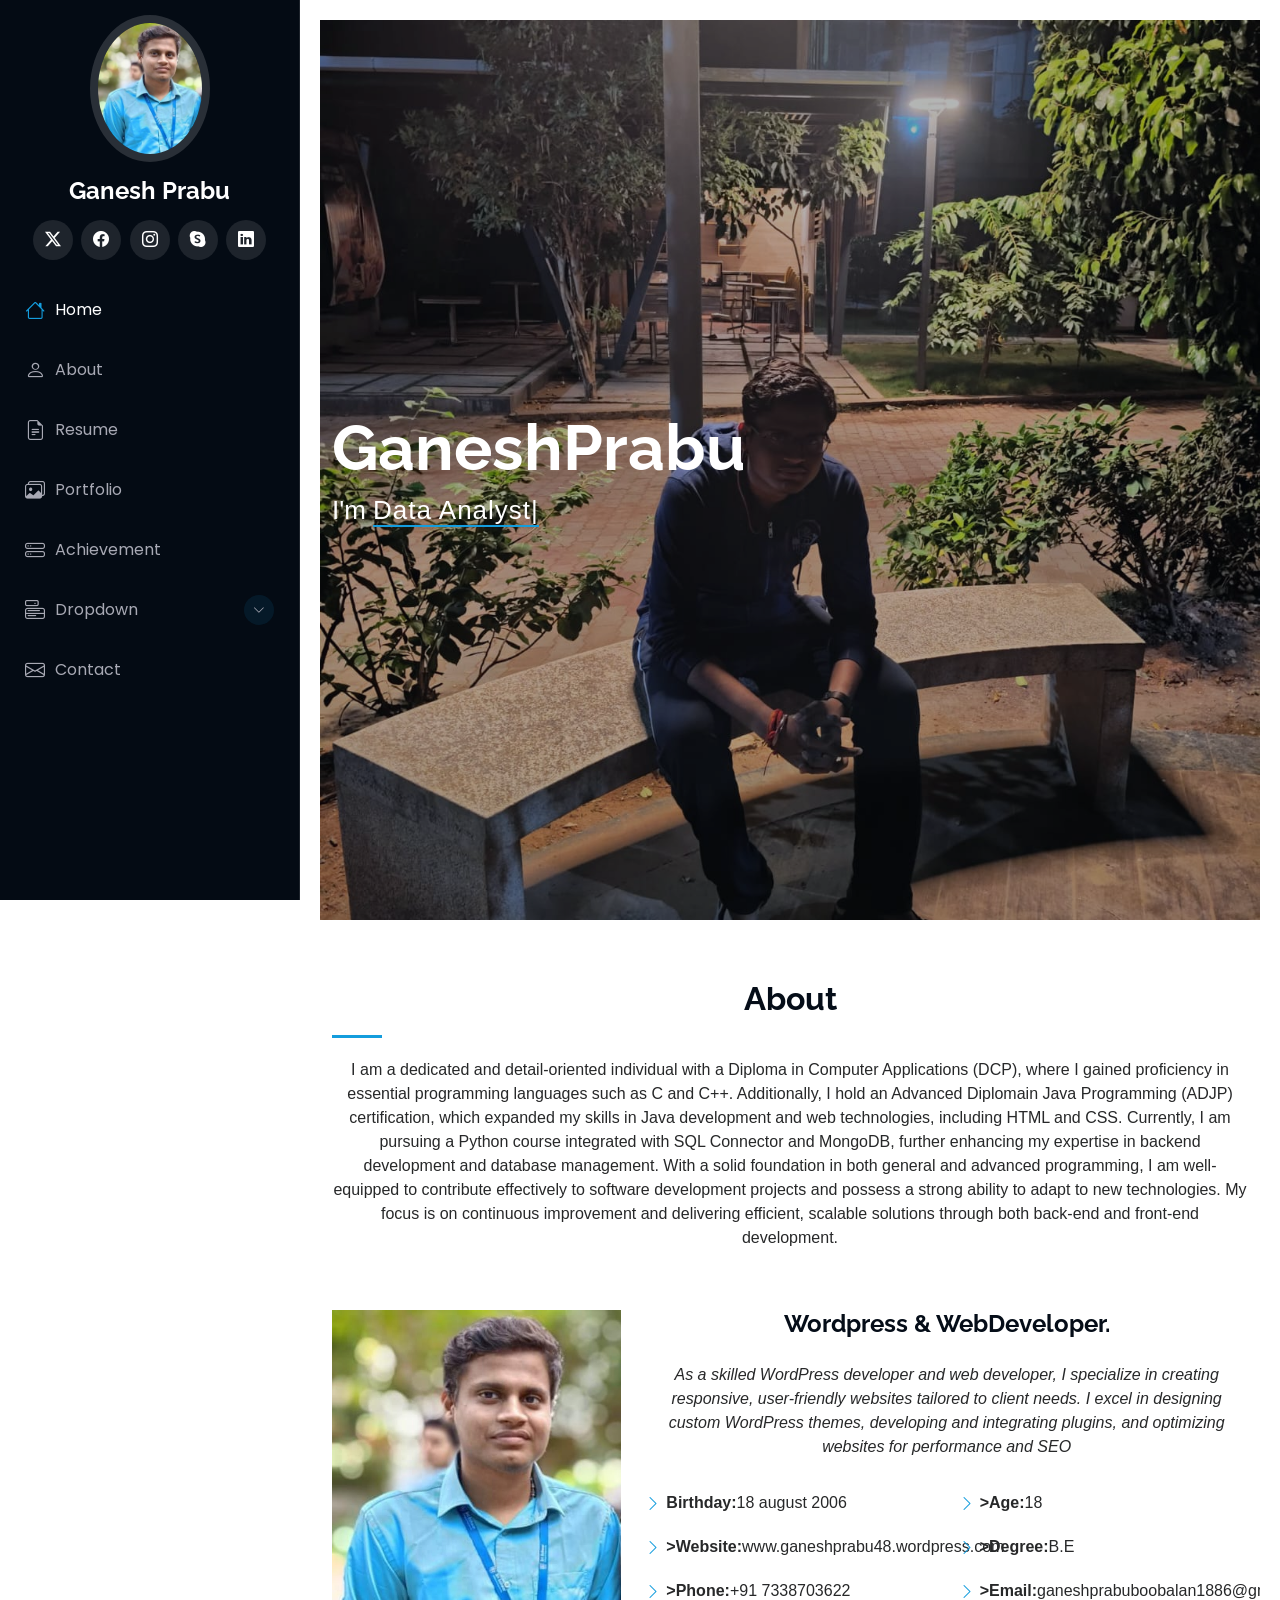
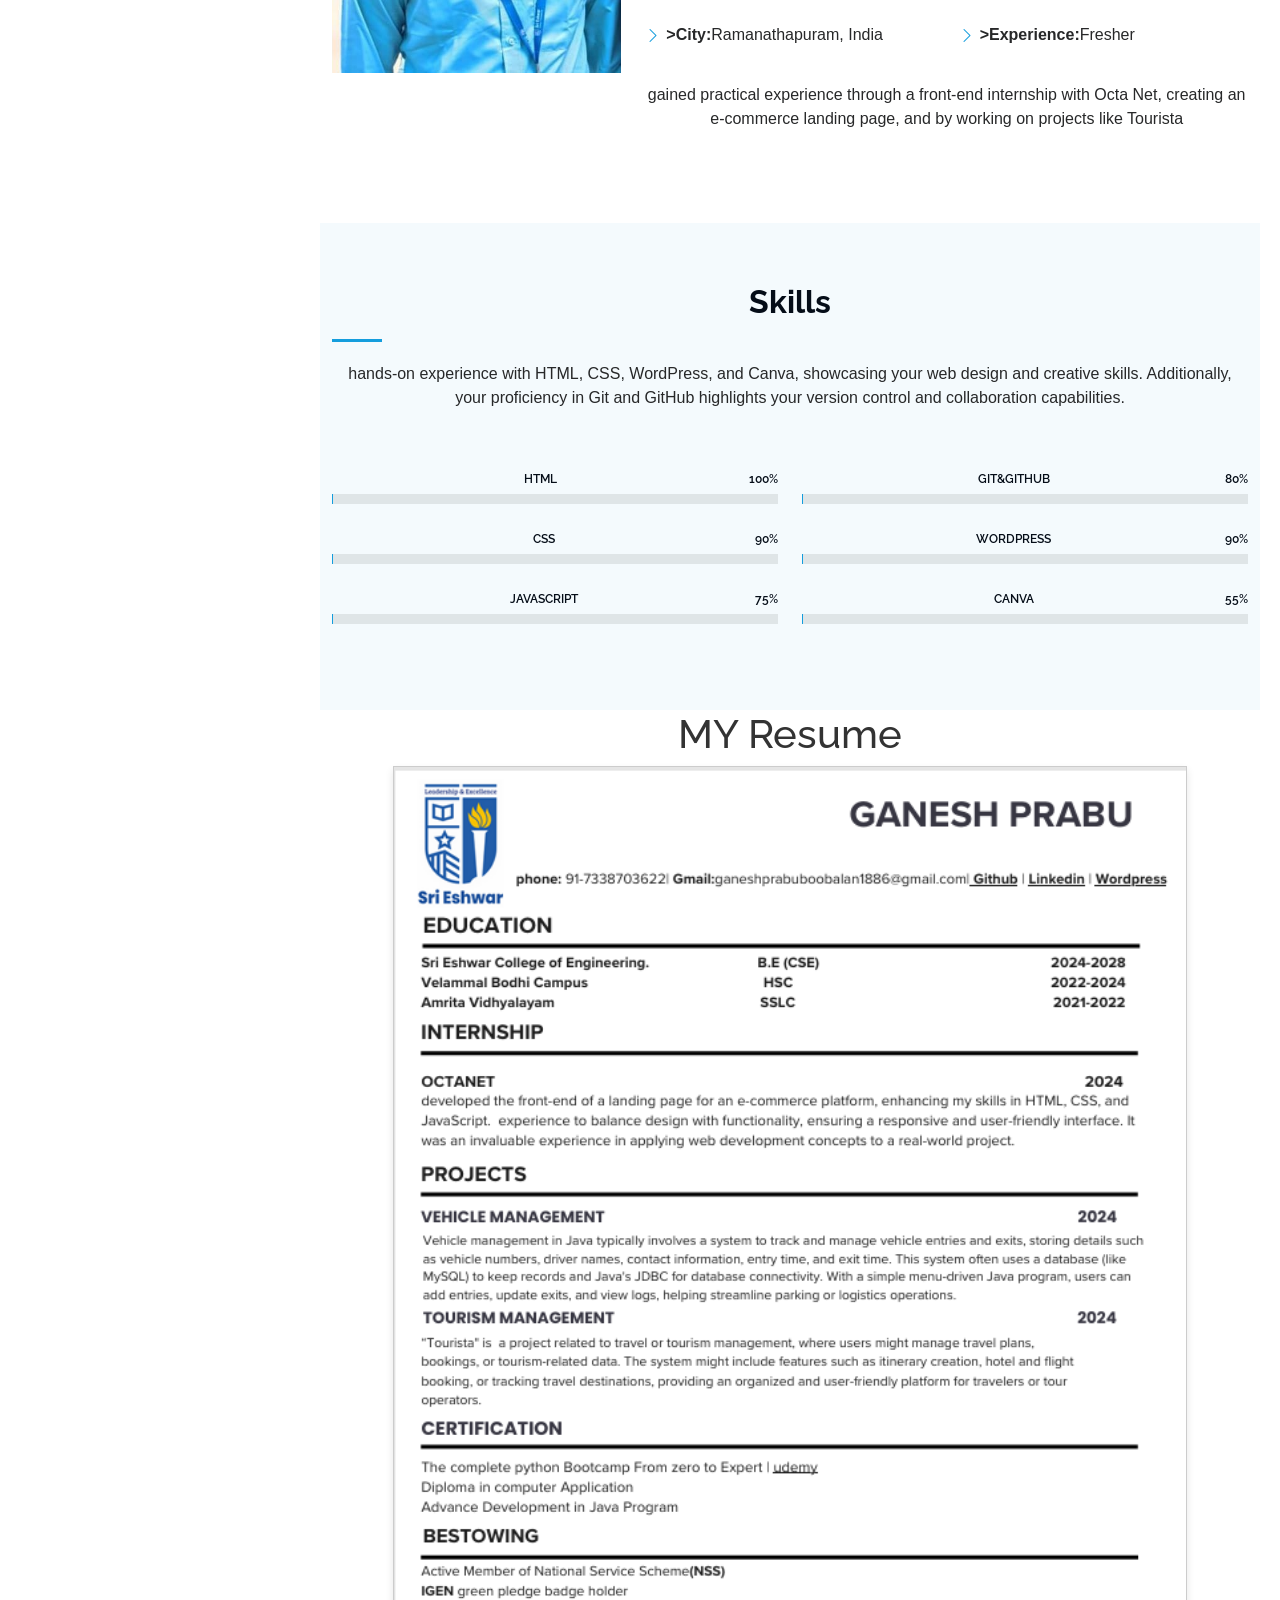
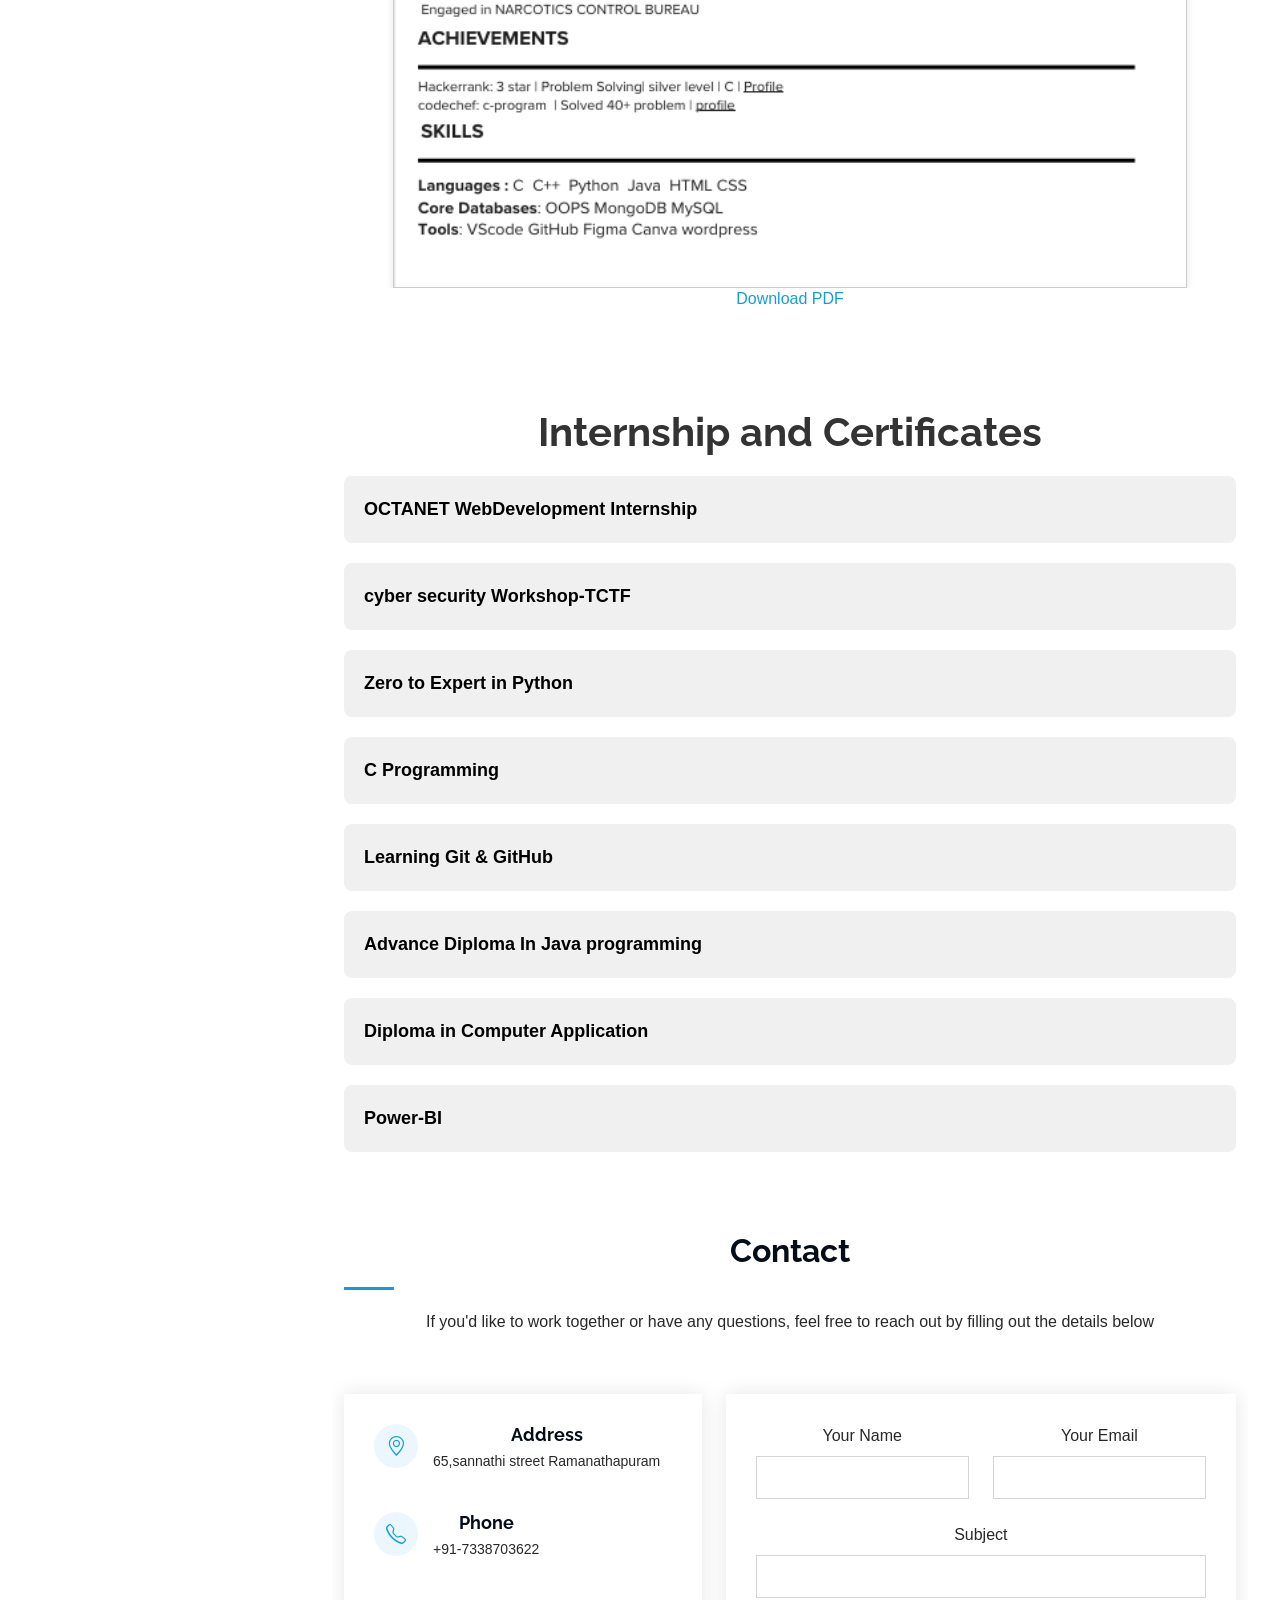
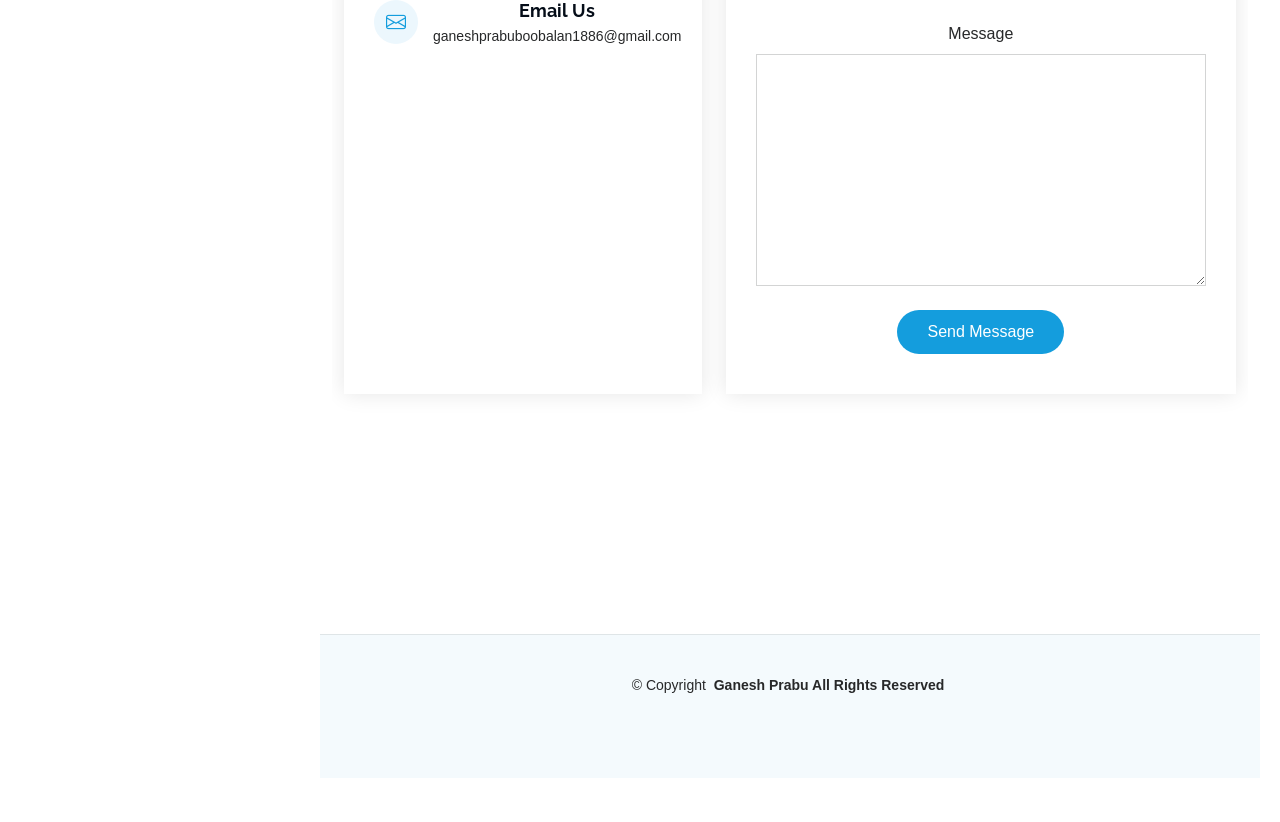
==== commit f7ad457d: "Add files via upload" ====
--- a/index.html
+++ b/index.html
@@ -36,17 +36,16 @@
     </div>
 
     <a href="index.html" class="logo d-flex align-items-center justify-content-center">
-      <!-- Uncomment the line below if you also wish to use an image logo -->
-      <!-- <img src="assets/img/logo.png" alt=""> -->
+      
       <h1 class="sitename">Ganesh Prabu</h1>
     </a>
 
     <div class="social-links text-center">
-      <a href="#" class="twitter"><i class="bi bi-twitter-x"></i></a>
-      <a href="#" class="facebook"><i class="bi bi-facebook"></i></a>
-      <a href="#" class="instagram"><i class="bi bi-instagram"></i></a>
-      <a href="#" class="google-plus"><i class="bi bi-skype"></i></a>
-      <a href="#" class="linkedin"><i class="bi bi-linkedin"></i></a>
+      <a href="https://x.com/prabu83865?t=sao0WpV9gEnX4X_fZorRlQ&s=09" class="twitter"><i class="bi bi-twitter-x"></i></a>
+      <a href="https://www.facebook.com/profile.php?id=61559913515252&mibextid=rS40aB7S9Ucbxw6v" class="facebook"><i class="bi bi-facebook"></i></a>
+      <a href="https://www.instagram.com/_ganesh__prabu_/profilecard/?igsh=ampuMThwMWE0bWxx" class="instagram"><i class="bi bi-instagram"></i></a>
+      <a href="https://join.skype.com/invite/pZlZDA8NuzMh" class="google-plus"><i class="bi bi-skype"></i></a>
+      <a href="https://www.linkedin.com/in/ganesh-prabu-7b2a28318?utm_source=share&utm_campaign=share_via&utm_content=profile&utm_medium=android_app" class="linkedin"><i class="bi bi-linkedin"></i></a>
     </div>
 
     <nav id="navmenu" class="navmenu">
@@ -55,7 +54,7 @@
         <li><a href="#about"><i class="bi bi-person navicon"></i> About</a></li>
         <li><a href="#resume"><i class="bi bi-file-earmark-text navicon"></i> Resume</a></li>
         <li><a href="#portfolio"><i class="bi bi-images navicon"></i> Portfolio</a></li>
-        <li><a href="#services"><i class="bi bi-hdd-stack navicon"></i> Services</a></li>
+        <li><a href="#services"><i class="bi bi-hdd-stack navicon"></i> Achievement</a></li>
         <li class="dropdown"><a href="#"><i class="bi bi-menu-button navicon"></i> <span>Dropdown</span> <i class="bi bi-chevron-down toggle-dropdown"></i></a>
           <ul>
             <li><a href="#">Dropdown 1</a></li>
@@ -87,7 +86,7 @@
       <img src="assets/img/hero-bg.jpg" alt="" data-aos="fade-in" class="">
 
       <div class="container" data-aos="fade-up" data-aos-delay="100" style="text-align: left;" >
-        <h2>Ganesh Prabu</h2>
+        <h2>GaneshPrabu</h2>
         <p>I'm <span class="typed" data-typed-items="Data Analyst, Developer,"></span><span class="typed-cursor typed-cursor--blink" aria-hidden="true"></span><span class="typed-cursor typed-cursor--blink" aria-hidden="true"></span></p>
       </div>
 
@@ -99,7 +98,7 @@
       <!-- Section Title -->
       <div class="container section-title" data-aos="fade-up">
         <h2>About</h2>
-        <p>I am a dedicated and detail-oriented individual with a Diploma in Computer Applications (DCP), where I gained proficiency in essential programming languages such as C and C++. Additionally, I hold an Advanced Development in Java Programming (ADJP) certification, which expanded my skills in Java development and web technologies, including HTML and CSS.
+        <p>I am a dedicated and detail-oriented individual with a Diploma in Computer Applications (DCP), where I gained proficiency in essential programming languages such as C and C++. Additionally, I hold an Advanced Diplomain Java Programming (ADJP) certification, which expanded my skills in Java development and web technologies, including HTML and CSS.
         Currently, I am pursuing a Python course integrated with SQL Connector and MongoDB, further enhancing my expertise in backend development and database management. With a solid foundation in both general and advanced programming, I am well-equipped to contribute effectively to software development projects and possess a strong ability to adapt to new technologies. My focus is on continuous improvement and delivering efficient, scalable solutions through both back-end and front-end development.</p>
       </div><!-- End Section Title -->
 
@@ -110,25 +109,25 @@
             <img src="assets/img/my-profile-img.jpg" class="img-fluid" alt="">
           </div>
           <div class="col-lg-8 content">
-            <h2>Wordpress &amp; Web Developer.</h2>
+            <h2>Wordpress &amp; WebDeveloper.</h2>
             <p class="fst-italic py-3">
               As a skilled WordPress developer and web developer, I specialize in creating responsive, user-friendly websites tailored to client needs. I excel in designing custom WordPress themes, developing and integrating plugins, and optimizing websites for performance and SEO
             </p>
             <div class="row">
               <div class="col-lg-6">
                 <ul>
-                  <li><i class="bi bi-chevron-right"></i> <strong>Birthday:</strong> <span>18 august 2006</span></li>
-                  <li><i class="bi bi-chevron-right"></i> <strong>Website:</strong> <span>www.ganeshprabu48.wordpress.com</span></li>
-                  <li><i class="bi bi-chevron-right"></i> <strong>Phone:</strong> <span>+91 7338703622</span></li>
-                  <li><i class="bi bi-chevron-right"></i> <strong>City:</strong> <span>Ramanathapuram, India</span></li>
+                  <li><i class="bi bi-chevron-right"></i> <b>Birthday:</b> <span>18 august 2006</span></li>
+                  <li><i class="bi bi-chevron-right"></i> <b>>Website:</b> <span>www.ganeshprabu48.wordpress.com</span></li>
+                  <li><i class="bi bi-chevron-right"></i> <b>>Phone:</b> <span>+91 7338703622</span></li>
+                  <li><i class="bi bi-chevron-right"></i> <b>>City:</b> <span>Ramanathapuram, India</span></li>
                 </ul>
               </div>
               <div class="col-lg-6">
                 <ul>
-                  <li><i class="bi bi-chevron-right"></i> <strong>Age:</strong> <span>18</span></li>
-                  <li><i class="bi bi-chevron-right"></i> <strong>Degree:</strong> <span>B.E</span></li>
-                  <li><i class="bi bi-chevron-right"></i> <strong>Email:</strong> <span>ganeshprabuboobalan1886@gmail.com</span></li>
-                  <li><i class="bi bi-chevron-right"></i> <strong>Experience:</strong> <span>Fresher</span></li>
+                  <li><i class="bi bi-chevron-right"></i> <b>>Age:</b> <span>18</span></li>
+                  <li><i class="bi bi-chevron-right"></i> <b>>Degree:</b> <span>B.E</span></li>
+                  <li><i class="bi bi-chevron-right"></i> <b>>Email:</b> <span>ganeshprabuboobalan1886@gmail.com</span></li>
+                  <li><i class="bi bi-chevron-right"></i> <b>>Experience:</b> <span>Fresher</span></li>
                 </ul>
               </div>
             </div>
@@ -233,7 +232,7 @@
             object-fit: cover; /* Adjust image to fit without stretching */
         }
     </style>
-</head>
+
 <body>
     <h1>MY Resume </h1>
     <div class="a4-image-container">
@@ -301,8 +300,13 @@
 </head>
 
 <div class="container">
-    <h1>Internship and Certificates</h1>
+    <h1><b>Internship and Certificates</h1></b></h1>
     <ul class="certificate-list">
+      <li class="certificate-item">
+        <a href="assets/css/octa.jpg" target="_blank">
+            OCTANET WebDevelopment Internship
+        </a>
+    </li>
         <li class="certificate-item">
             <a href="assets/img/tctf.jpeg" target="_blank">
                 cyber security Workshop-TCTF
@@ -322,8 +326,24 @@
             <a href="assets/img/CertificateOfCompletion_Learning Git and GitHub.pdf" target="_blank">
               Learning Git & GitHub
             </a>
+            <li class="certificate-item">
+              <a href="assets/img/adjp2.jpeg" target="_blank">
+                  Advance Diploma In Java programming
+              </a>
+          </li>
+          <li class="certificate-item">
+            <a href="assets/img/dcp2.jpeg" target="_blank">
+                Diploma in Computer Application
+            </a>
+        </li>
+        <li class="certificate-item">
+          <a href="assets/img/powerbi.png" target="_blank">
+              Power-BI
+          </a>
+      </li>
     </ul>
 </div>
+
  <!-- Contact Section -->
     <section id="contact" class="contact section">
 
@@ -352,8 +372,8 @@
               <div class="info-item d-flex" data-aos="fade-up" data-aos-delay="300">
                 <i class="bi bi-telephone flex-shrink-0"></i>
                 <div>
-                  <h3>Call Us</h3>
-                  <p>+91 7338703622</p>
+                  <h3>Phone</h3>
+                  <p>+91-7338703622</p>
                 </div>
               </div><!-- End Info Item -->
 
@@ -368,7 +388,7 @@
               <iframe src="https://www.google.com/maps/@9.3697238,78.8250667,19.67z?entry=ttu&g_ep=EgoyMDI0MTEyNC4xIKXMDSoJLDEwMjExMjM0SAFQAw%3D%3D" frameborder="0" style="border:0; width: 100%; height: 270px;" allowfullscreen="" loading="lazy" referrerpolicy="no-referrer-when-downgrade"></iframe>
             </div>
           </div>
-
+          
           <div class="col-lg-7">
             <form action="forms/contact.php" method="post" class="php-email-form" data-aos="fade-up" data-aos-delay="200">
               <div class="row gy-4">
@@ -417,7 +437,7 @@
 
     <div class="container">
       <div class="copyright text-center ">
-        <p>© <span>Copyright</span> <strong class="px-1 sitename">Ganesh Prabu</strong> <span>All Rights Reserved</span></p>
+        <p>© <span>Copyright</span> <strong class="px-1 sitename">Ganesh Prabu</b> <span>All Rights Reserved</span></p>
       </div>
        </footer>
 
